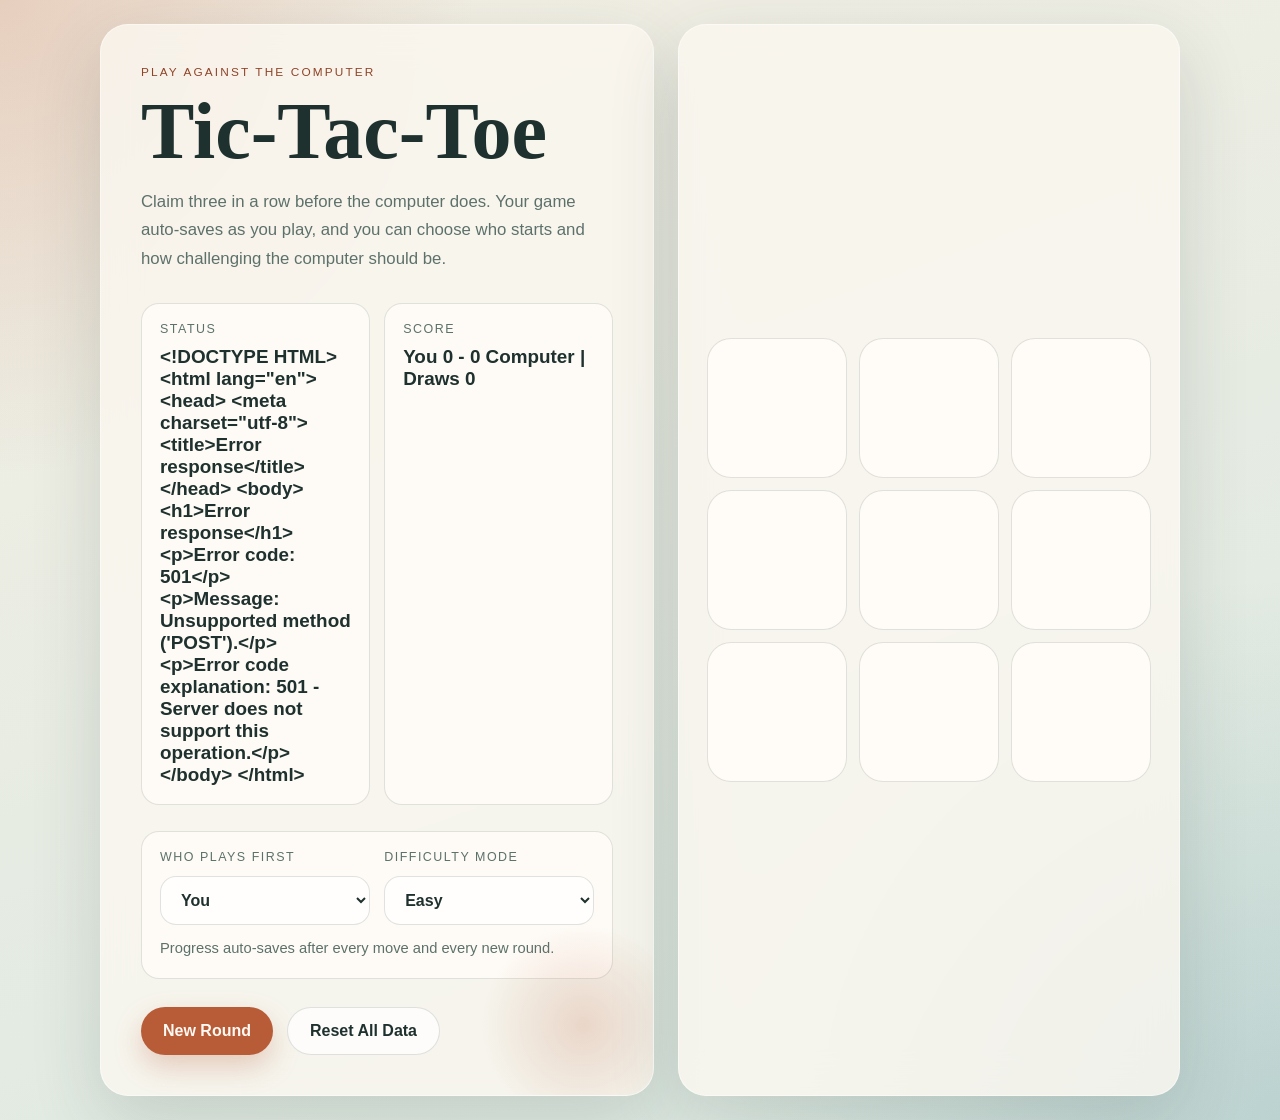
==== index.html @ d09fea4f "Initial commit" ====
<!DOCTYPE html>
<html lang="en">
<head>
    <meta charset="UTF-8">
    <meta name="viewport" content="width=device-width, initial-scale=1.0">
    <title>Tic-Tac-Toe</title>
    <link rel="stylesheet" href="styles.css">
</head>
<body>
    <main class="app-shell">
        <section class="hero-panel">
            <p class="eyebrow">Play Against The Computer</p>
            <h1>Tic-Tac-Toe</h1>
            <p class="subtitle">
                Claim three in a row before the computer does. Your game auto-saves as you play, and you can choose who starts and how challenging the computer should be.
            </p>

            <div class="hud">
                <div class="status-card">
                    <span class="label">Status</span>
                    <p id="status" class="status-text">Your turn</p>
                </div>
                <div class="status-card">
                    <span class="label">Score</span>
                    <p id="score" class="score-text">You 0 - 0 Computer | Draws 0</p>
                </div>
            </div>

            <div class="setup-panel">
                <div class="setup-grid">
                    <div>
                        <label class="label" for="first-player">Who Plays First</label>
                        <select id="first-player" class="select-input">
                            <option value="human">You</option>
                            <option value="computer">Computer</option>
                        </select>
                    </div>
                    <div>
                        <label class="label" for="difficulty">Difficulty Mode</label>
                        <select id="difficulty" class="select-input">
                            <option value="easy">Easy</option>
                            <option value="medium">Medium</option>
                            <option value="hard">Hard</option>
                        </select>
                    </div>
                </div>
                <p class="setup-hint">Progress auto-saves after every move and every new round.</p>
            </div>

            <div class="actions">
                <button id="restart" class="primary-button" type="button">New Round</button>
                <button id="reset-score" class="secondary-button" type="button">Reset All Data</button>
            </div>
        </section>

        <section class="board-panel" aria-label="Tic-Tac-Toe board">
            <div id="board" class="board" role="grid"></div>
        </section>
    </main>

    <script src="app.js"></script>
</body>
</html>
---- styles.css ----
:root {
    --bg-top: #f4efe4;
    --bg-bottom: #dbe9e2;
    --panel: rgba(250, 247, 240, 0.82);
    --panel-strong: rgba(255, 252, 247, 0.94);
    --line: rgba(39, 61, 54, 0.14);
    --text: #1f312e;
    --muted: #5d716b;
    --accent: #b85c38;
    --accent-dark: #8f4428;
    --accent-soft: rgba(184, 92, 56, 0.14);
    --human: #165a72;
    --computer: #b85c38;
    --shadow: 0 24px 70px rgba(37, 55, 49, 0.16);
}

* {
    box-sizing: border-box;
}

body {
    margin: 0;
    min-height: 100vh;
    display: grid;
    place-items: center;
    padding: 24px;
    background:
        radial-gradient(circle at top left, rgba(184, 92, 56, 0.22), transparent 28%),
        radial-gradient(circle at bottom right, rgba(22, 90, 114, 0.16), transparent 32%),
        linear-gradient(160deg, var(--bg-top), var(--bg-bottom));
    color: var(--text);
    font-family: "Trebuchet MS", "Segoe UI", sans-serif;
}

.app-shell {
    width: min(1080px, 100%);
    display: grid;
    grid-template-columns: 1.05fr 0.95fr;
    gap: 24px;
    align-items: stretch;
}

.hero-panel,
.board-panel {
    background: var(--panel);
    border: 1px solid rgba(255, 255, 255, 0.45);
    border-radius: 28px;
    box-shadow: var(--shadow);
    backdrop-filter: blur(18px);
}

.hero-panel {
    padding: 40px;
    position: relative;
    overflow: hidden;
}

.hero-panel::after {
    content: "";
    position: absolute;
    inset: auto -40px -40px auto;
    width: 220px;
    height: 220px;
    border-radius: 50%;
    background: radial-gradient(circle, rgba(184, 92, 56, 0.2), transparent 66%);
}

.eyebrow {
    margin: 0 0 14px;
    text-transform: uppercase;
    letter-spacing: 0.18em;
    font-size: 0.74rem;
    color: var(--accent-dark);
}

h1 {
    margin: 0;
    font-size: clamp(2.8rem, 8vw, 5rem);
    line-height: 0.96;
    font-family: Georgia, "Times New Roman", serif;
    font-weight: 700;
}

.subtitle {
    max-width: 34rem;
    margin: 18px 0 0;
    font-size: 1.05rem;
    line-height: 1.7;
    color: var(--muted);
}

.hud {
    display: grid;
    grid-template-columns: repeat(2, minmax(0, 1fr));
    gap: 14px;
    margin-top: 30px;
}

.status-card {
    padding: 18px;
    background: var(--panel-strong);
    border-radius: 18px;
    border: 1px solid var(--line);
}

.label {
    display: block;
    font-size: 0.78rem;
    letter-spacing: 0.12em;
    text-transform: uppercase;
    color: var(--muted);
}

.status-text,
.score-text {
    margin: 10px 0 0;
    font-size: 1.18rem;
    font-weight: 700;
}

.detail-text {
    margin: 8px 0 0;
    font-size: 0.92rem;
    color: var(--muted);
}

.setup-panel {
    margin-top: 26px;
    padding: 18px;
    background: var(--panel-strong);
    border-radius: 18px;
    border: 1px solid var(--line);
}

.setup-grid {
    display: grid;
    grid-template-columns: repeat(2, minmax(0, 1fr));
    gap: 14px;
}

.select-input {
    width: 100%;
    margin-top: 12px;
    padding: 14px 16px;
    border-radius: 16px;
    border: 1px solid var(--line);
    background: rgba(255, 255, 255, 0.82);
    color: var(--text);
    font: inherit;
    font-weight: 700;
}

.setup-hint {
    margin: 12px 0 0;
    color: var(--muted);
    font-size: 0.92rem;
    line-height: 1.5;
}

.actions {
    display: flex;
    flex-wrap: wrap;
    gap: 14px;
    margin-top: 28px;
}

button {
    appearance: none;
    border: 0;
    border-radius: 999px;
    padding: 14px 22px;
    font: inherit;
    font-weight: 700;
    cursor: pointer;
    transition: transform 160ms ease, box-shadow 160ms ease, background-color 160ms ease;
}

button:hover {
    transform: translateY(-2px);
}

button:active {
    transform: translateY(0);
}

button:disabled,
.select-input:disabled {
    opacity: 0.62;
    cursor: not-allowed;
    transform: none;
}

.primary-button {
    background: var(--accent);
    color: #fff9f3;
    box-shadow: 0 12px 28px rgba(184, 92, 56, 0.28);
}

.primary-button:hover {
    background: var(--accent-dark);
}

.secondary-button {
    background: rgba(255, 255, 255, 0.72);
    color: var(--text);
    border: 1px solid var(--line);
}

.board-panel {
    display: grid;
    place-items: center;
    padding: 28px;
}

.board {
    width: min(100%, 460px);
    aspect-ratio: 1;
    display: grid;
    grid-template-columns: repeat(3, 1fr);
    gap: 12px;
}

.cell {
    min-height: 120px;
    border: 0;
    border-radius: 24px;
    background: rgba(255, 252, 247, 0.96);
    box-shadow: inset 0 0 0 1px var(--line);
    color: var(--text);
    font-size: clamp(2.6rem, 8vw, 4.1rem);
    font-family: Georgia, "Times New Roman", serif;
    font-weight: 700;
    display: grid;
    place-items: center;
}

.cell:disabled {
    cursor: default;
}

.cell[data-value="X"] {
    color: var(--human);
}

.cell[data-value="O"] {
    color: var(--computer);
}

.cell.winning {
    background: linear-gradient(145deg, rgba(184, 92, 56, 0.18), rgba(22, 90, 114, 0.12));
    box-shadow: inset 0 0 0 1px rgba(184, 92, 56, 0.24);
}

.cell.pop-in {
    animation: pop-in 220ms ease;
}

@keyframes pop-in {
    0% {
        transform: scale(0.72);
        opacity: 0.2;
    }
    100% {
        transform: scale(1);
        opacity: 1;
    }
}

@media (max-width: 880px) {
    .app-shell {
        grid-template-columns: 1fr;
    }

    .hero-panel {
        padding: 28px;
    }

    .board-panel {
        padding: 20px;
    }
}

@media (max-width: 560px) {
    body {
        padding: 14px;
    }

    .hud {
        grid-template-columns: 1fr;
    }

    .actions {
        flex-direction: column;
    }

    .setup-grid {
        grid-template-columns: 1fr;
    }

    button {
        width: 100%;
    }

    .cell {
        min-height: 88px;
        border-radius: 20px;
    }
}
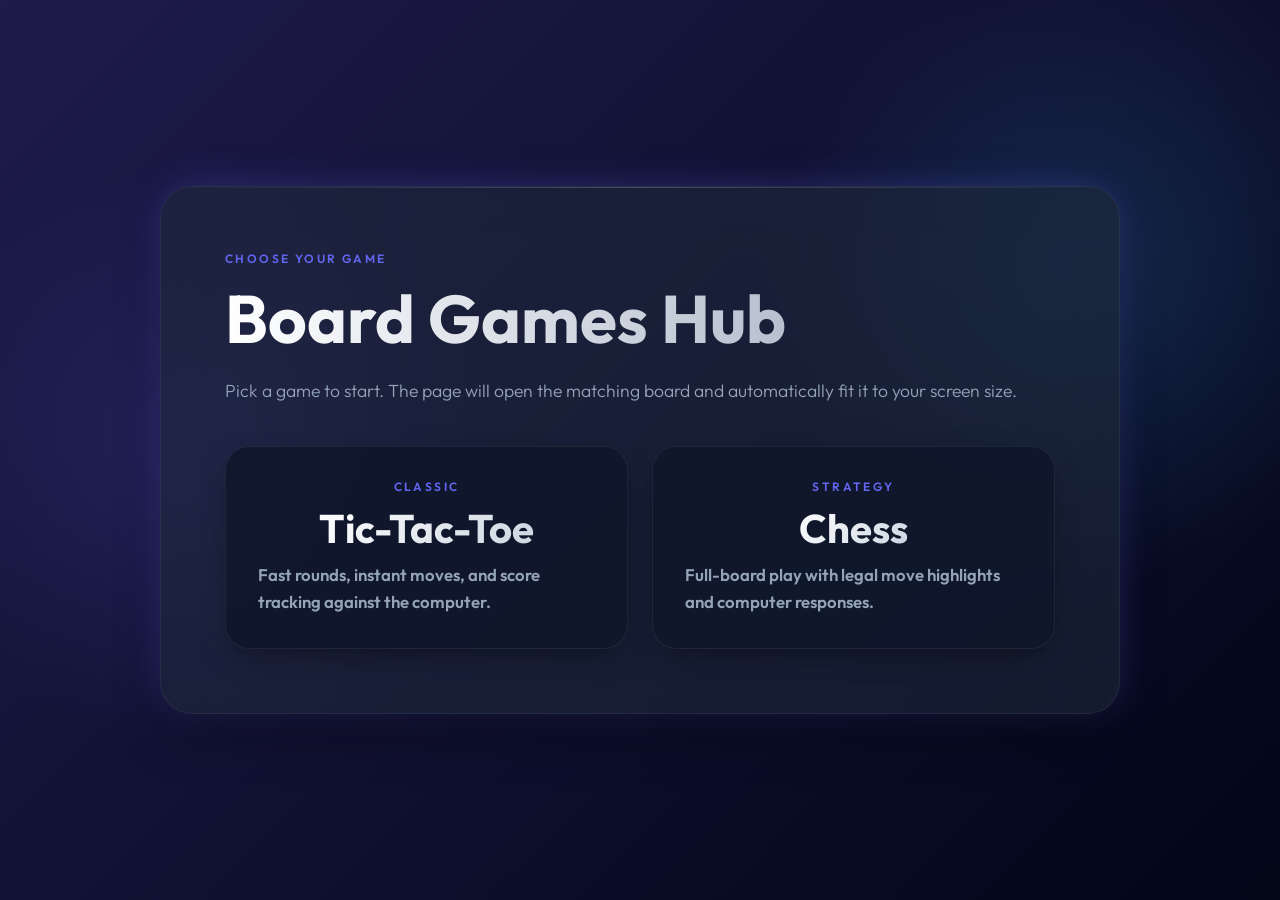
==== commit 61b95b65: "commit" ====
--- a/index.html
+++ b/index.html
@@ -3,15 +3,38 @@
 <head>
     <meta charset="UTF-8">
     <meta name="viewport" content="width=device-width, initial-scale=1.0">
-    <title>Tic-Tac-Toe</title>
+    <title>Board Games Hub</title>
     <link rel="stylesheet" href="styles.css">
 </head>
 <body>
-    <main class="app-shell">
+    <section id="game-picker" class="picker-shell">
+        <div class="picker-panel">
+            <p class="eyebrow">Choose Your Game</p>
+            <h1>Board Games Hub</h1>
+            <p class="subtitle">
+                Pick a game to start. The page will open the matching board and automatically fit it to your screen size.
+            </p>
+
+            <div class="game-cards">
+                <button class="game-card" type="button" data-mode="tictactoe">
+                    <span class="game-card-label">Classic</span>
+                    <strong>Tic-Tac-Toe</strong>
+                    <span class="game-card-copy">Fast rounds, instant moves, and score tracking against the computer.</span>
+                </button>
+                <button class="game-card" type="button" data-mode="chess">
+                    <span class="game-card-label">Strategy</span>
+                    <strong>Chess</strong>
+                    <span class="game-card-copy">Full-board play with legal move highlights and computer responses.</span>
+                </button>
+            </div>
+        </div>
+    </section>
+
+    <main id="game-view" class="app-shell is-hidden">
         <section class="hero-panel">
             <p class="eyebrow">Play Against The Computer</p>
-            <h1>Tic-Tac-Toe</h1>
-            <p class="subtitle">
+            <h1 id="game-title">Tic-Tac-Toe</h1>
+            <p id="game-subtitle" class="subtitle">
                 Claim three in a row before the computer does. Your game auto-saves as you play, and you can choose who starts and how challenging the computer should be.
             </p>
 
@@ -23,6 +46,11 @@
                 <div class="status-card">
                     <span class="label">Score</span>
                     <p id="score" class="score-text">You 0 - 0 Computer | Draws 0</p>
+                </div>
+                <div id="side-card" class="status-card is-hidden">
+                    <span class="label">Your Side</span>
+                    <p id="side-indicator" class="status-text">You are White</p>
+                    <p id="side-helper" class="detail-text">Your side stays at the bottom and the last move is highlighted.</p>
                 </div>
             </div>
 
@@ -44,16 +72,17 @@
                         </select>
                     </div>
                 </div>
-                <p class="setup-hint">Progress auto-saves after every move and every new round.</p>
+                <p id="setup-hint" class="setup-hint">Progress auto-saves after every move and every new round.</p>
             </div>
 
             <div class="actions">
                 <button id="restart" class="primary-button" type="button">New Round</button>
+                <button id="change-game" class="secondary-button" type="button">Choose Another Game</button>
                 <button id="reset-score" class="secondary-button" type="button">Reset All Data</button>
             </div>
         </section>
 
-        <section class="board-panel" aria-label="Tic-Tac-Toe board">
+        <section class="board-panel" aria-label="Game board">
             <div id="board" class="board" role="grid"></div>
         </section>
     </main>
--- a/styles.css
+++ b/styles.css
@@ -1,17 +1,30 @@
+@import url('https://fonts.googleapis.com/css2?family=Outfit:wght@300;400;600;700&display=swap');
+
 :root {
-    --bg-top: #f4efe4;
-    --bg-bottom: #dbe9e2;
-    --panel: rgba(250, 247, 240, 0.82);
-    --panel-strong: rgba(255, 252, 247, 0.94);
-    --line: rgba(39, 61, 54, 0.14);
-    --text: #1f312e;
-    --muted: #5d716b;
-    --accent: #b85c38;
-    --accent-dark: #8f4428;
-    --accent-soft: rgba(184, 92, 56, 0.14);
-    --human: #165a72;
-    --computer: #b85c38;
-    --shadow: 0 24px 70px rgba(37, 55, 49, 0.16);
+    --bg-base: #0f172a;
+    --bg-top: #1e1b4b;
+    --bg-bottom: #020617;
+    
+    --panel: rgba(30, 41, 59, 0.6);
+    --panel-strong: rgba(15, 23, 42, 0.8);
+    --panel-border: rgba(148, 163, 184, 0.1);
+    --panel-glow: rgba(99, 102, 241, 0.15);
+    
+    --line: rgba(148, 163, 184, 0.15);
+    
+    --text: #f8fafc;
+    --muted: #94a3b8;
+    
+    --accent: #6366f1;
+    --accent-dark: #4f46e5;
+    --accent-glow: rgba(99, 102, 241, 0.5);
+    --accent-soft: rgba(99, 102, 241, 0.15);
+    
+    --human: #38bdf8;
+    --computer: #f43f5e;
+    
+    --shadow: 0 25px 50px -12px rgba(0, 0, 0, 0.5);
+    --shadow-glow: 0 0 40px -10px var(--accent-glow);
 }
 
 * {
@@ -21,244 +34,596 @@
 body {
     margin: 0;
     min-height: 100vh;
+    padding: 24px;
+    background-color: var(--bg-base);
+    background-image: 
+        radial-gradient(circle at 15% 50%, rgba(99, 102, 241, 0.15), transparent 25%),
+        radial-gradient(circle at 85% 30%, rgba(56, 189, 248, 0.15), transparent 25%),
+        linear-gradient(135deg, var(--bg-top) 0%, var(--bg-bottom) 100%);
+    color: var(--text);
+    font-family: 'Outfit', sans-serif;
+    transition: all 0.4s ease;
+    overflow-x: hidden;
+}
+
+body.mode-chess {
+    background-image: 
+        radial-gradient(circle at 20% 80%, rgba(16, 185, 129, 0.15), transparent 30%),
+        radial-gradient(circle at 80% 20%, rgba(245, 158, 11, 0.15), transparent 30%),
+        linear-gradient(135deg, #171717 0%, #0a0a0a 100%);
+    --accent: #10b981;
+    --accent-dark: #059669;
+    --accent-glow: rgba(16, 185, 129, 0.4);
+    --panel-glow: rgba(16, 185, 129, 0.1);
+}
+
+.is-hidden {
+    display: none !important;
+    opacity: 0;
+    pointer-events: none;
+}
+
+.picker-shell,
+.app-shell {
+    width: min(1200px, 100%);
+    margin: 0 auto;
+    animation: fade-in 0.6s cubic-bezier(0.16, 1, 0.3, 1) forwards;
+}
+
+@keyframes fade-in {
+    from { opacity: 0; transform: translateY(20px); }
+    to { opacity: 1; transform: translateY(0); }
+}
+
+.picker-shell {
+    min-height: calc(100vh - 48px);
     display: grid;
     place-items: center;
-    padding: 24px;
-    background:
-        radial-gradient(circle at top left, rgba(184, 92, 56, 0.22), transparent 28%),
-        radial-gradient(circle at bottom right, rgba(22, 90, 114, 0.16), transparent 32%),
-        linear-gradient(160deg, var(--bg-top), var(--bg-bottom));
+}
+
+.picker-panel {
+    width: min(960px, 100%);
+    padding: clamp(32px, 6vw, 64px);
+    background: var(--panel);
+    border: 1px solid var(--panel-border);
+    border-radius: 32px;
+    box-shadow: var(--shadow), var(--shadow-glow);
+    backdrop-filter: blur(24px);
+    -webkit-backdrop-filter: blur(24px);
+    position: relative;
+    overflow: hidden;
+}
+
+.picker-panel::before {
+    content: '';
+    position: absolute;
+    top: 0; left: 0; right: 0;
+    height: 1px;
+    background: linear-gradient(90deg, transparent, rgba(255,255,255,0.2), transparent);
+}
+
+.game-cards {
+    display: grid;
+    grid-template-columns: repeat(2, minmax(0, 1fr));
+    gap: 24px;
+    margin-top: 40px;
+}
+
+.game-card {
+    position: relative;
+    padding: 32px;
+    border-radius: 24px;
+    border: 1px solid var(--panel-border);
+    background: var(--panel-strong);
     color: var(--text);
-    font-family: "Trebuchet MS", "Segoe UI", sans-serif;
+    text-align: left;
+    display: flex;
+    flex-direction: column;
+    gap: 12px;
+    box-shadow: inset 0 0 0 1px transparent, 0 10px 30px -10px rgba(0,0,0,0.5);
+    transition: all 0.3s cubic-bezier(0.25, 0.8, 0.25, 1);
+    overflow: hidden;
+}
+
+.game-card::after {
+    content: '';
+    position: absolute;
+    inset: 0;
+    background: linear-gradient(135deg, transparent, rgba(255,255,255,0.05));
+    opacity: 0;
+    transition: opacity 0.3s ease;
+}
+
+.game-card:hover {
+    transform: translateY(-5px) scale(1.02);
+    border-color: var(--accent);
+    box-shadow: 0 20px 40px -10px rgba(0,0,0,0.6), 0 0 20px -5px var(--accent-glow);
+}
+
+.game-card:hover::after {
+    opacity: 1;
+}
+
+.game-card strong {
+    font-size: clamp(1.8rem, 3.5vw, 2.5rem);
+    line-height: 1.1;
+    font-weight: 700;
+    background: linear-gradient(135deg, #fff, #cbd5e1);
+    -webkit-background-clip: text;
+    -webkit-text-fill-color: transparent;
+    z-index: 1;
+}
+
+.game-card-label {
+    text-transform: uppercase;
+    letter-spacing: 0.2em;
+    font-size: 0.75rem;
+    font-weight: 600;
+    color: var(--accent);
+    z-index: 1;
+}
+
+.game-card-copy {
+    color: var(--muted);
+    line-height: 1.6;
+    font-size: 1.05rem;
+    z-index: 1;
 }
 
 .app-shell {
-    width: min(1080px, 100%);
     display: grid;
-    grid-template-columns: 1.05fr 0.95fr;
-    gap: 24px;
+    grid-template-columns: minmax(340px, 1fr) minmax(320px, 1fr);
+    gap: 32px;
     align-items: stretch;
 }
 
 .hero-panel,
 .board-panel {
     background: var(--panel);
-    border: 1px solid rgba(255, 255, 255, 0.45);
-    border-radius: 28px;
+    border: 1px solid var(--panel-border);
+    border-radius: 32px;
     box-shadow: var(--shadow);
-    backdrop-filter: blur(18px);
+    backdrop-filter: blur(24px);
+    -webkit-backdrop-filter: blur(24px);
+}
+
+.board-panel {
+    display: grid;
+    place-items: center;
+    padding: clamp(20px, 3vw, 40px);
+    position: relative;
+    min-height: 100%;
+}
+
+.board-panel::before {
+    content: '';
+    position: absolute;
+    inset: -1px;
+    border-radius: 33px;
+    padding: 1px;
+    background: linear-gradient(135deg, rgba(255,255,255,0.1), transparent 50%, var(--accent-soft));
+    -webkit-mask: linear-gradient(#fff 0 0) content-box, linear-gradient(#fff 0 0);
+    -webkit-mask-composite: xor;
+    mask-composite: exclude;
+    pointer-events: none;
+}
+
+body.mode-chess .board-panel {
+    background: rgba(10, 10, 10, 0.7);
+    box-shadow: 0 0 50px rgba(0,0,0,0.5), inset 0 0 20px rgba(0,0,0,0.5);
+    background-image: 
+        radial-gradient(circle at 10% 18%, rgba(255, 255, 255, 0.1) 0 4px, transparent 5px),
+        radial-gradient(circle at 87% 43%, rgba(255, 255, 255, 0.05) 0 5px, transparent 6px);
 }
 
 .hero-panel {
-    padding: 40px;
+    padding: 48px;
     position: relative;
     overflow: hidden;
+    display: flex;
+    flex-direction: column;
 }
 
 .hero-panel::after {
     content: "";
     position: absolute;
-    inset: auto -40px -40px auto;
-    width: 220px;
-    height: 220px;
+    top: -50px;
+    right: -50px;
+    width: 250px;
+    height: 250px;
     border-radius: 50%;
-    background: radial-gradient(circle, rgba(184, 92, 56, 0.2), transparent 66%);
+    background: radial-gradient(circle, var(--accent-glow), transparent 70%);
+    filter: blur(40px);
+    z-index: -1;
+    opacity: 0.5;
 }
 
 .eyebrow {
-    margin: 0 0 14px;
+    margin: 0 0 16px;
     text-transform: uppercase;
-    letter-spacing: 0.18em;
-    font-size: 0.74rem;
-    color: var(--accent-dark);
+    letter-spacing: 0.2em;
+    font-size: 0.75rem;
+    font-weight: 600;
+    color: var(--accent);
 }
 
 h1 {
     margin: 0;
-    font-size: clamp(2.8rem, 8vw, 5rem);
-    line-height: 0.96;
-    font-family: Georgia, "Times New Roman", serif;
+    font-size: clamp(2.8rem, 6vw, 4.2rem);
+    line-height: 1.1;
     font-weight: 700;
+    background: linear-gradient(to right, #ffffff, var(--muted));
+    -webkit-background-clip: text;
+    -webkit-text-fill-color: transparent;
 }
 
 .subtitle {
-    max-width: 34rem;
-    margin: 18px 0 0;
-    font-size: 1.05rem;
+    margin: 20px 0 0;
+    font-size: 1.1rem;
     line-height: 1.7;
     color: var(--muted);
+    font-weight: 300;
 }
 
 .hud {
     display: grid;
-    grid-template-columns: repeat(2, minmax(0, 1fr));
-    gap: 14px;
-    margin-top: 30px;
+    grid-template-columns: repeat(auto-fit, minmax(200px, 1fr));
+    gap: 16px;
+    margin-top: 36px;
 }
 
 .status-card {
-    padding: 18px;
+    padding: 20px;
     background: var(--panel-strong);
-    border-radius: 18px;
-    border: 1px solid var(--line);
+    border-radius: 20px;
+    border: 1px solid var(--panel-border);
+    transition: transform 0.2s ease, border-color 0.2s ease;
+}
+
+.status-card:hover {
+    transform: translateY(-2px);
+    border-color: rgba(255,255,255,0.1);
 }
 
 .label {
     display: block;
-    font-size: 0.78rem;
-    letter-spacing: 0.12em;
+    font-size: 0.75rem;
+    letter-spacing: 0.15em;
     text-transform: uppercase;
     color: var(--muted);
+    font-weight: 600;
 }
 
 .status-text,
 .score-text {
+    margin: 12px 0 0;
+    font-size: 1.25rem;
+    font-weight: 600;
+    color: #fff;
+}
+
+.detail-text {
     margin: 10px 0 0;
-    font-size: 1.18rem;
-    font-weight: 700;
-}
-
-.detail-text {
-    margin: 8px 0 0;
-    font-size: 0.92rem;
+    font-size: 0.9rem;
     color: var(--muted);
+    font-weight: 300;
 }
 
 .setup-panel {
-    margin-top: 26px;
-    padding: 18px;
+    margin-top: 32px;
+    padding: 24px;
     background: var(--panel-strong);
-    border-radius: 18px;
-    border: 1px solid var(--line);
+    border-radius: 20px;
+    border: 1px solid var(--panel-border);
 }
 
 .setup-grid {
     display: grid;
     grid-template-columns: repeat(2, minmax(0, 1fr));
-    gap: 14px;
+    gap: 20px;
 }
 
 .select-input {
     width: 100%;
     margin-top: 12px;
-    padding: 14px 16px;
+    padding: 16px 20px;
     border-radius: 16px;
-    border: 1px solid var(--line);
-    background: rgba(255, 255, 255, 0.82);
+    border: 1px solid rgba(255,255,255,0.1);
+    background: rgba(0,0,0,0.2);
     color: var(--text);
-    font: inherit;
-    font-weight: 700;
+    font-family: 'Outfit', sans-serif;
+    font-weight: 600;
+    font-size: 1rem;
+    outline: none;
+    transition: all 0.2s ease;
+    cursor: pointer;
+    appearance: none;
+    background-image: url("data:image/svg+xml,%3Csvg xmlns='http://www.w3.org/2000/svg' width='24' height='24' viewBox='0 0 24 24' fill='none' stroke='%2394a3b8' stroke-width='2' stroke-linecap='round' stroke-linejoin='round'%3E%3Cpolyline points='6 9 12 15 18 9'%3E%3C/polyline%3E%3C/svg%3E");
+    background-repeat: no-repeat;
+    background-position: right 16px center;
+    background-size: 16px;
+}
+
+.select-input:focus,
+.select-input:hover {
+    border-color: var(--accent);
+    background-color: rgba(0,0,0,0.4);
+}
+
+.select-input option {
+    background: var(--bg-top);
+    color: var(--text);
 }
 
 .setup-hint {
-    margin: 12px 0 0;
+    margin: 16px 0 0;
     color: var(--muted);
-    font-size: 0.92rem;
-    line-height: 1.5;
+    font-size: 0.9rem;
+    line-height: 1.6;
+    font-weight: 300;
 }
 
 .actions {
     display: flex;
     flex-wrap: wrap;
-    gap: 14px;
+    gap: 16px;
     margin-top: 28px;
 }
 
 button {
     appearance: none;
     border: 0;
-    border-radius: 999px;
-    padding: 14px 22px;
-    font: inherit;
-    font-weight: 700;
+    border-radius: 16px;
+    padding: 16px 28px;
+    font-family: 'Outfit', sans-serif;
+    font-weight: 600;
+    font-size: 1rem;
     cursor: pointer;
-    transition: transform 160ms ease, box-shadow 160ms ease, background-color 160ms ease;
-}
-
-button:hover {
-    transform: translateY(-2px);
+    transition: all 0.25s cubic-bezier(0.2, 0.8, 0.2, 1);
+    display: inline-flex;
+    align-items: center;
+    justify-content: center;
 }
 
 button:active {
-    transform: translateY(0);
+    transform: scale(0.97);
 }
 
 button:disabled,
 .select-input:disabled {
-    opacity: 0.62;
+    opacity: 0.5;
     cursor: not-allowed;
     transform: none;
+    pointer-events: none;
 }
 
 .primary-button {
-    background: var(--accent);
-    color: #fff9f3;
-    box-shadow: 0 12px 28px rgba(184, 92, 56, 0.28);
+    background: linear-gradient(135deg, var(--accent), var(--accent-dark));
+    color: #ffffff;
+    box-shadow: 0 10px 20px -10px var(--accent-glow);
+    text-shadow: 0 1px 2px rgba(0,0,0,0.2);
+    position: relative;
+    overflow: hidden;
+    flex: 1;
+    min-width: 200px;
+}
+
+.primary-button::after {
+    content: '';
+    position: absolute;
+    top: 0; left: -100%; width: 50%; height: 100%;
+    background: linear-gradient(to right, transparent, rgba(255,255,255,0.2), transparent);
+    transform: skewX(-20deg);
+    transition: all 0.6s ease;
 }
 
 .primary-button:hover {
-    background: var(--accent-dark);
+    box-shadow: 0 15px 25px -10px var(--accent-glow), 0 0 15px 0 var(--accent-glow);
+    transform: translateY(-2px);
+}
+
+.primary-button:hover::after {
+    left: 200%;
 }
 
 .secondary-button {
-    background: rgba(255, 255, 255, 0.72);
+    background: rgba(255,255,255,0.05);
     color: var(--text);
-    border: 1px solid var(--line);
-}
-
-.board-panel {
+    border: 1px solid rgba(255,255,255,0.1);
+    backdrop-filter: blur(10px);
+}
+
+.secondary-button:hover {
+    background: rgba(255,255,255,0.1);
+    border-color: rgba(255,255,255,0.2);
+    transform: translateY(-2px);
+}
+
+.board {
     display: grid;
-    place-items: center;
-    padding: 28px;
-}
-
-.board {
-    width: min(100%, 460px);
     aspect-ratio: 1;
-    display: grid;
+    width: 100%;
+    justify-self: center;
+}
+
+.tictactoe-board {
+    width: min(100%, 480px, 75vw, 75vh);
     grid-template-columns: repeat(3, 1fr);
-    gap: 12px;
+    gap: clamp(12px, 2vw, 16px);
+}
+
+.chess-board {
+    width: min(100%, 720px, 90vw, calc(100vh - 120px));
+    grid-template-columns: repeat(8, 1fr);
+    gap: 0;
+    padding: 16px;
+    background: linear-gradient(135deg, #2a2a2a, #1a1a1a);
+    border-radius: 28px;
+    box-shadow: 
+        inset 0 0 0 1px rgba(255,255,255,0.1),
+        0 25px 50px -12px rgba(0,0,0,0.6),
+        0 0 0 8px rgba(0,0,0,0.2);
+    overflow: hidden;
+    position: relative;
+}
+
+.chess-board::before {
+    content: '';
+    position: absolute;
+    inset: 16px;
+    border-radius: 12px;
+    box-shadow: inset 0 0 0 2px rgba(0,0,0,0.5);
+    pointer-events: none;
+    z-index: 10;
 }
 
 .cell {
-    min-height: 120px;
+    width: 100%;
     border: 0;
-    border-radius: 24px;
-    background: rgba(255, 252, 247, 0.96);
-    box-shadow: inset 0 0 0 1px var(--line);
+    padding: 0;
+    border-radius: 20px;
+    background: rgba(255,255,255,0.03);
+    box-shadow: inset 0 0 0 1px rgba(255,255,255,0.05), inset 0 4px 6px rgba(255,255,255,0.02);
     color: var(--text);
-    font-size: clamp(2.6rem, 8vw, 4.1rem);
-    font-family: Georgia, "Times New Roman", serif;
+    font-family: 'Outfit', sans-serif;
     font-weight: 700;
     display: grid;
     place-items: center;
+    aspect-ratio: 1;
+    transition: all 0.3s cubic-bezier(0.2, 0.8, 0.2, 1);
+    position: relative;
+    overflow: hidden;
+}
+
+.tic-cell {
+    font-size: clamp(3rem, 10vw, 5rem);
+    min-height: 0;
+    backdrop-filter: blur(10px);
+}
+
+.tic-cell:not(:disabled):hover {
+    background: rgba(255,255,255,0.08);
+    transform: scale(1.02);
+    box-shadow: inset 0 0 0 1px rgba(255,255,255,0.1), 0 10px 20px -10px rgba(0,0,0,0.3);
+}
+
+.chess-cell {
+    min-height: 0;
+    border-radius: 0;
+    font-size: clamp(2rem, 4.5vw, 3.2rem);
+    box-shadow: none;
+    position: relative;
+    color: transparent !important;
+    text-shadow: none !important;
+}
+
+.chess-cell.light {
+    background: #ebecd0;
+}
+
+.chess-cell.dark {
+    background: #779556;
+}
+
+.chess-cell::after {
+    content: '';
+    position: absolute;
+    inset: 0;
+    background-size: 85%;
+    background-position: center;
+    background-repeat: no-repeat;
+    transition: transform 0.2s cubic-bezier(0.2, 0.8, 0.2, 1);
+    filter: drop-shadow(0 4px 5px rgba(0,0,0,0.4));
+    pointer-events: none;
+    will-change: transform, opacity;
+}
+
+.chess-cell:hover[data-value]:not([data-value=""])::after {
+    transform: scale(1.1);
+}
+
+.chess-cell[data-value="P"]::after { background-image: url('https://images.chesscomfiles.com/chess-themes/pieces/neo/150/wp.png'); }
+.chess-cell[data-value="N"]::after { background-image: url('https://images.chesscomfiles.com/chess-themes/pieces/neo/150/wn.png'); }
+.chess-cell[data-value="B"]::after { background-image: url('https://images.chesscomfiles.com/chess-themes/pieces/neo/150/wb.png'); }
+.chess-cell[data-value="R"]::after { background-image: url('https://images.chesscomfiles.com/chess-themes/pieces/neo/150/wr.png'); }
+.chess-cell[data-value="Q"]::after { background-image: url('https://images.chesscomfiles.com/chess-themes/pieces/neo/150/wq.png'); }
+.chess-cell[data-value="K"]::after { background-image: url('https://images.chesscomfiles.com/chess-themes/pieces/neo/150/wk.png'); }
+
+.chess-cell[data-value="p"]::after { background-image: url('https://images.chesscomfiles.com/chess-themes/pieces/neo/150/bp.png'); }
+.chess-cell[data-value="n"]::after { background-image: url('https://images.chesscomfiles.com/chess-themes/pieces/neo/150/bn.png'); }
+.chess-cell[data-value="b"]::after { background-image: url('https://images.chesscomfiles.com/chess-themes/pieces/neo/150/bb.png'); }
+.chess-cell[data-value="r"]::after { background-image: url('https://images.chesscomfiles.com/chess-themes/pieces/neo/150/br.png'); }
+.chess-cell[data-value="q"]::after { background-image: url('https://images.chesscomfiles.com/chess-themes/pieces/neo/150/bq.png'); }
+.chess-cell[data-value="k"]::after { background-image: url('https://images.chesscomfiles.com/chess-themes/pieces/neo/150/bk.png'); }
+
+.chess-cell.selected {
+    box-shadow: inset 0 0 0 4px #10b981;
+    z-index: 2;
+    background-color: rgba(16, 185, 129, 0.4);
+}
+
+.chess-cell.target::before {
+    content: "";
+    position: absolute;
+    width: clamp(14px, 3vw, 22px);
+    height: clamp(14px, 3vw, 22px);
+    border-radius: 50%;
+    background: rgba(16, 185, 129, 0.6);
+    box-shadow: 0 0 10px rgba(16, 185, 129, 0.5);
+    backdrop-filter: blur(2px);
+    transition: transform 0.2s ease;
+    z-index: 2;
+}
+
+.chess-cell.target:hover::before {
+    transform: scale(1.2);
+    background: rgba(16, 185, 129, 0.8);
+}
+
+.chess-cell.recent-move {
+    box-shadow: inset 0 0 0 4px rgba(245, 158, 11, 0.6);
+    background-color: rgba(245, 158, 11, 0.2);
+    z-index: 1;
 }
 
 .cell:disabled {
     cursor: default;
 }
 
-.cell[data-value="X"] {
+.tic-cell[data-value="X"] {
     color: var(--human);
-}
-
-.cell[data-value="O"] {
+    text-shadow: 0 0 25px rgba(56, 189, 248, 0.6);
+}
+
+.tic-cell[data-value="O"] {
     color: var(--computer);
-}
-
-.cell.winning {
-    background: linear-gradient(145deg, rgba(184, 92, 56, 0.18), rgba(22, 90, 114, 0.12));
-    box-shadow: inset 0 0 0 1px rgba(184, 92, 56, 0.24);
-}
-
-.cell.pop-in {
-    animation: pop-in 220ms ease;
+    text-shadow: 0 0 25px rgba(244, 63, 94, 0.6);
+}
+
+.tic-cell.winning {
+    background: rgba(255,255,255,0.1);
+    box-shadow: inset 0 0 0 2px var(--accent), 0 0 30px var(--accent-glow);
+    animation: win-pulse 2s infinite;
+}
+
+@keyframes win-pulse {
+    0% { box-shadow: inset 0 0 0 2px var(--accent), 0 0 20px var(--accent-glow); }
+    50% { box-shadow: inset 0 0 0 2px var(--accent), 0 0 40px rgba(99, 102, 241, 0.8); }
+    100% { box-shadow: inset 0 0 0 2px var(--accent), 0 0 20px var(--accent-glow); }
+}
+
+.tic-cell.pop-in {
+    animation: pop-in 0.18s ease-out forwards;
+}
+
+.chess-cell.pop-in::after {
+    animation: pop-in 0.18s cubic-bezier(0.175, 0.885, 0.32, 1.275) forwards;
 }
 
 @keyframes pop-in {
     0% {
-        transform: scale(0.72);
-        opacity: 0.2;
+        transform: scale(0.6);
+        opacity: 0;
     }
     100% {
         transform: scale(1);
@@ -266,23 +631,74 @@
     }
 }
 
-@media (max-width: 880px) {
+::-webkit-scrollbar {
+    width: 10px;
+}
+
+::-webkit-scrollbar-track {
+    background: var(--bg-base);
+}
+
+::-webkit-scrollbar-thumb {
+    background: rgba(255,255,255,0.1);
+    border-radius: 5px;
+}
+
+::-webkit-scrollbar-thumb:hover {
+    background: rgba(255,255,255,0.2);
+}
+
+@media (max-width: 960px) {
     .app-shell {
         grid-template-columns: 1fr;
     }
-
+    
     .hero-panel {
-        padding: 28px;
-    }
-
+        order: 2;
+    }
+    
     .board-panel {
-        padding: 20px;
+        order: 1;
+        padding: 30px;
+    }
+}
+
+@media (max-width: 768px) {
+    .picker-shell {
+        min-height: auto;
+    }
+
+    .game-cards {
+        grid-template-columns: 1fr;
+    }
+
+    .hero-panel {
+        padding: 32px;
+    }
+
+    h1 {
+        font-size: 2.8rem;
     }
 }
 
 @media (max-width: 560px) {
     body {
-        padding: 14px;
+        padding: 16px;
+    }
+
+    .picker-panel {
+        padding: 24px;
+        border-radius: 24px;
+    }
+
+    .hero-panel {
+        padding: 24px;
+        border-radius: 24px;
+    }
+    
+    .board-panel {
+        padding: 16px;
+        border-radius: 24px;
     }
 
     .hud {
@@ -291,6 +707,7 @@
 
     .actions {
         flex-direction: column;
+        padding-top: 24px;
     }
 
     .setup-grid {
@@ -301,8 +718,17 @@
         width: 100%;
     }
 
-    .cell {
-        min-height: 88px;
-        border-radius: 20px;
-    }
-}
+    .tic-cell {
+        border-radius: 16px;
+    }
+
+    .chess-board {
+        width: 100%;
+        padding: 8px;
+        border-radius: 16px;
+    }
+
+    .chess-board::before {
+        inset: 8px;
+    }
+}
